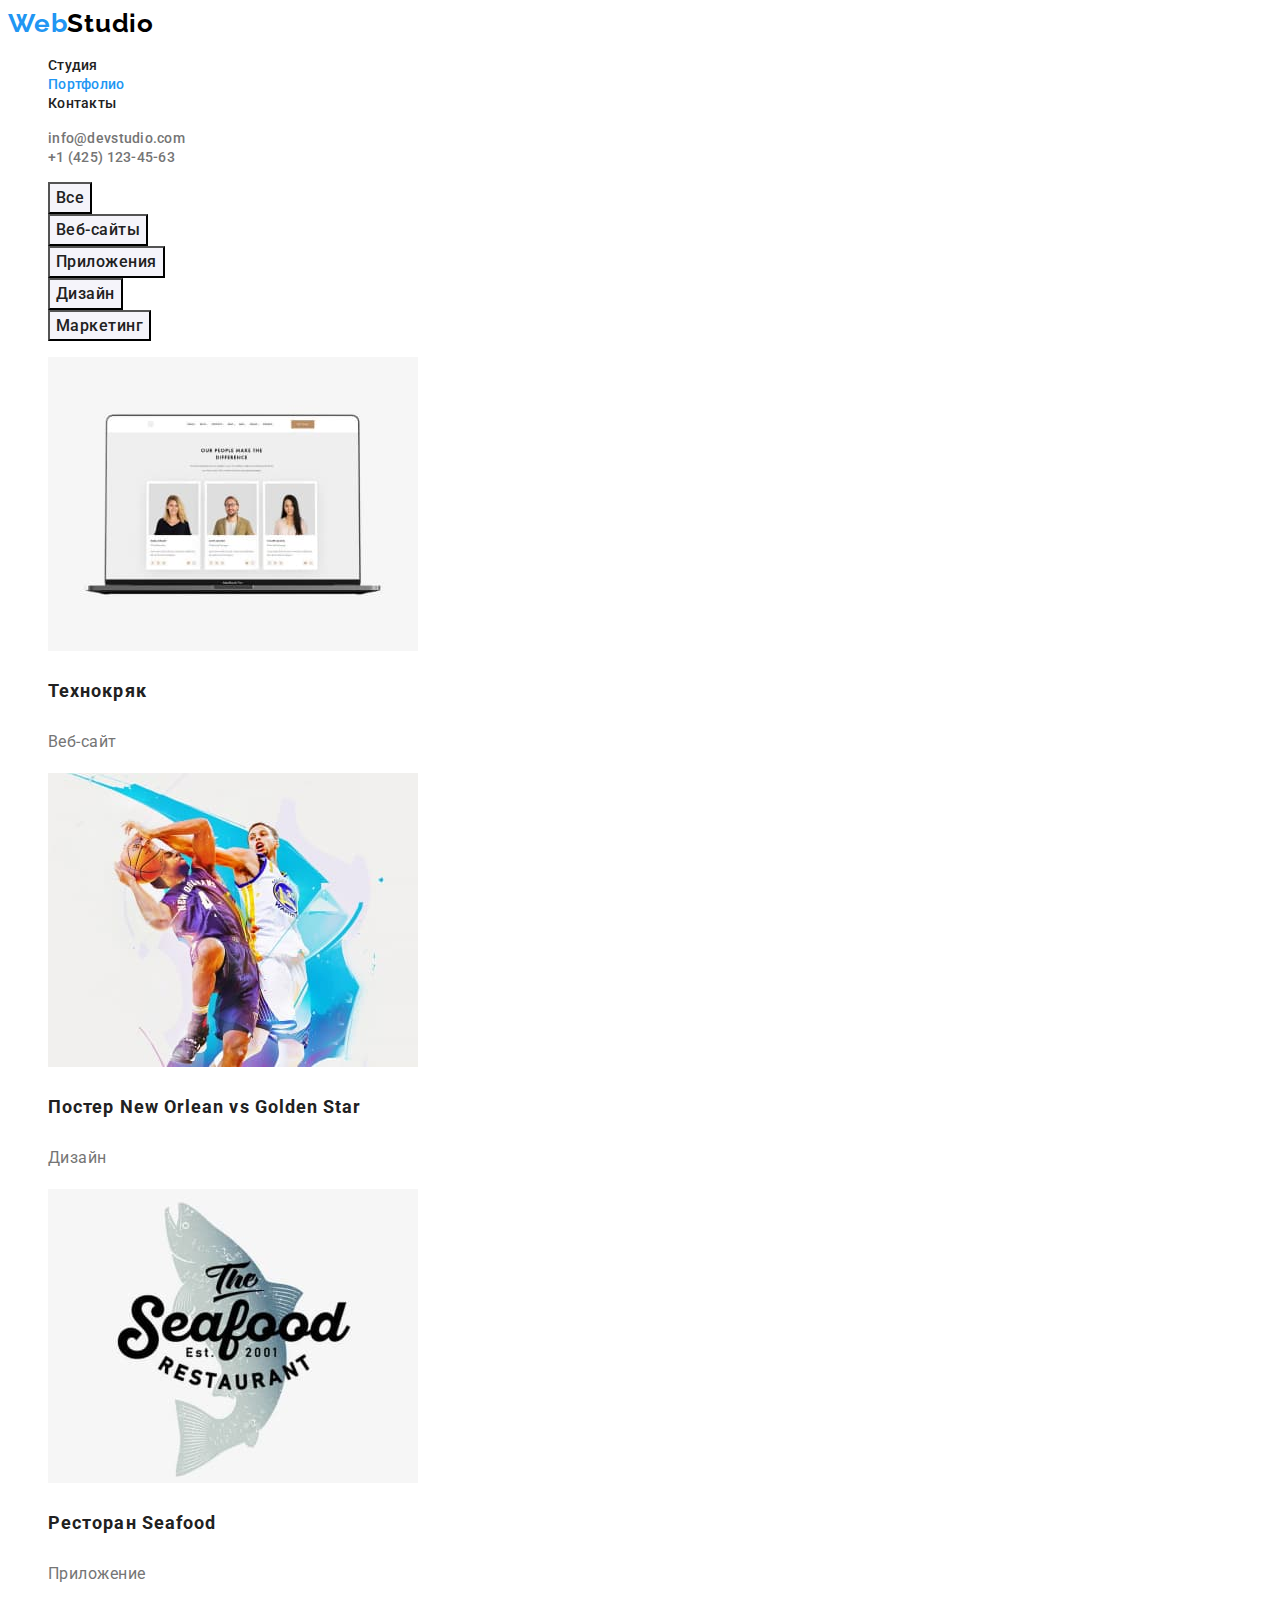
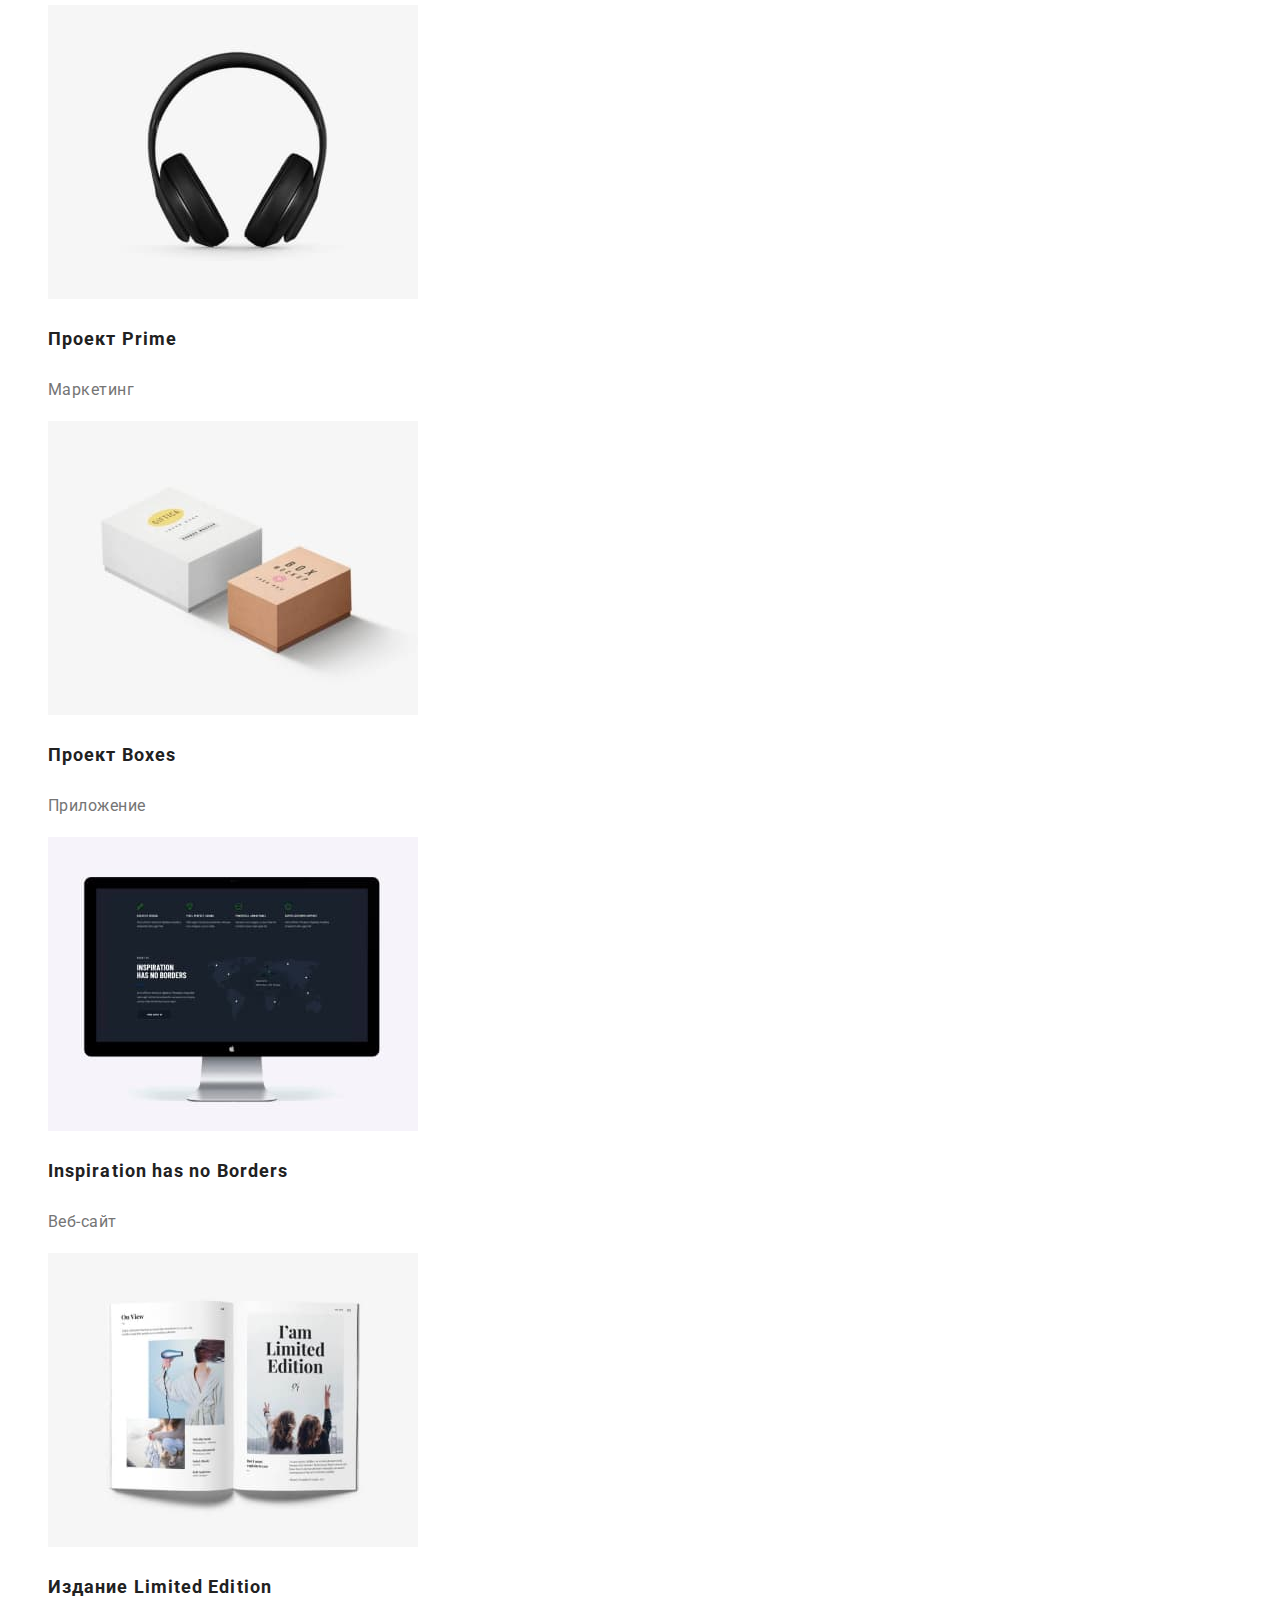
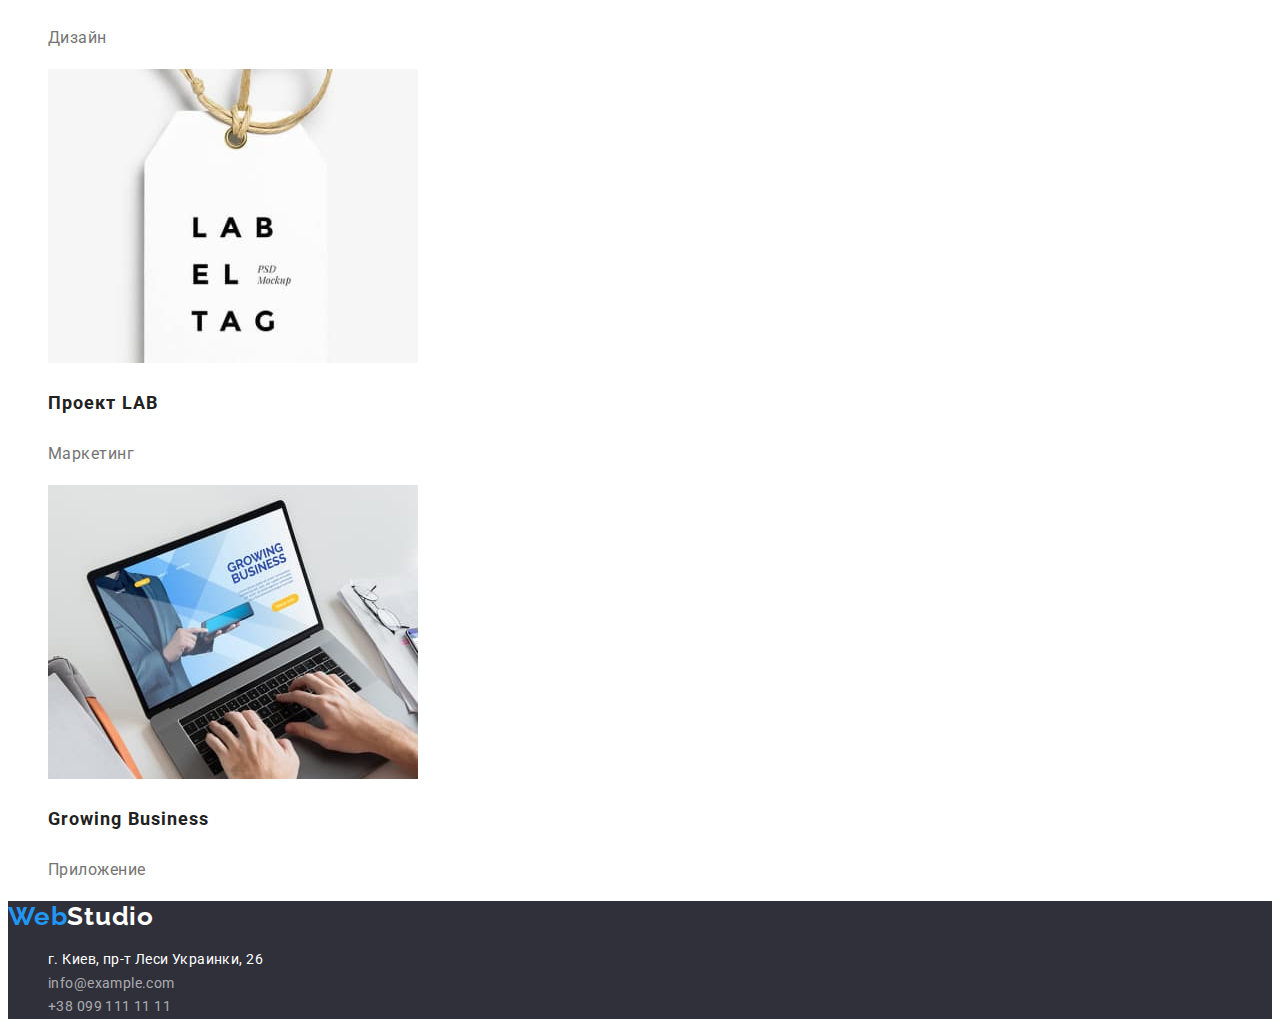
==== portfolio.html @ dde7ea79 "дз-3" ====
<!DOCTYPE html>
<html lang="ru">
  <head>
    <meta charset="UTF-8" />
    <meta http-equiv="X-UA-Compatible" content="IE=edge" />
    <meta name="viewport" content="width=device-width, initial-scale=1.0" />
    <title>Document</title>
    <link
      href="https://fonts.googleapis.com/css2?family=Raleway:wght@700&family=Roboto:wght@400;500;700;900&family=Tangerine:wght@700&display=swap"
      rel="stylesheet"
    />
    <link rel="stylesheet" href="./css/styles.css" />
  </head>
  <body>
    <!-- Шапка сайта -->

    <header>
      <nav>
        <a href="" class="logo"> <span class="accent">Web</span>Studio</a>
        <ul class="site-nav list">
          <li><a href="./index.html" class="link">Студия</a></li>
          <li><a href="" class="link current">Портфолио</a></li>
          <li><a href="" class="link">Контакты</a></li>
        </ul>
      </nav>
      <ul class="contact-nav list">
        <li><a href="mailto:info@devstudio.com" class="link">info@devstudio.com</a></li>
        <li><a href="tel:+380961111111" class="link">+1 (425) 123-45-63</a></li>
      </ul>
    </header>

    <!-- Основное содержимое сайта -->
    <main>
      <section>
        <!--Фильтр-->
        <ul class="filter list">
          <li><button type="button" class="btn">Все</button></li>
          <li><button type="button" class="btn">Веб-сайты</button></li>
          <li><button type="button" class="btn">Приложения</button></li>
          <li><button type="button" class="btn">Дизайн</button></li>
          <li><button type="button" class="btn">Маркетинг</button></li>
        </ul>
        <!--Список-->
        <ul class="site-list list">
          <li>
            <a href="" class="img-link"
              ><img src="./images/image.jpg" alt="Один мужчина и две женщины" width="370" />
              <h3 class="title">Технокряк</h3>
              <p class="subject">Веб-сайт</p></a
            >
          </li>
          <li>
            <a href="" class="img-link"
              ><img src="./images/image1.jpg" alt="Два баскетболиста" width="370" />
              <h3 class="title">Постер New Orlean vs Golden Star</h3>
              <p class="subject">Дизайн</p></a
            >
          </li>
          <li>
            <a href="" class="img-link"
              ><img src="./images/image2.jpg" alt="Рыба" width="370" />
              <h3 class="title">Ресторан Seafood</h3>
              <p class="subject">Приложение</p></a
            >
          </li>
          <li>
            <a href="" class="img-link"
              ><img src="./images/image3.jpg" alt="Наушники" width="370" />
              <h3 class="title">Проект Prime</h3>
              <p class="subject">Маркетинг</p></a
            >
          </li>
          <li>
            <a href="" class="img-link"
              ><img src="./images/image4.jpg" alt="Две коробки" width="370" />
              <h3 class="title">Проект Boxes</h3>
              <p class="subject">Приложение</p></a
            >
          </li>
          <li>
            <a href="" class="img-link"
              ><img src="./images/image5.jpg" alt="Дисплей" width="370" />
              <h3 class="title">Inspiration has no Borders</h3>
              <p class="subject">Веб-сайт</p></a
            >
          </li>
          <li>
            <a href="" class="img-link"
              ><img src="./images/image6.jpg" alt="Журнал" width="370" />
              <h3 class="title">Издание Limited Edition</h3>
              <p class="subject">Дизайн</p></a
            >
          </li>
          <li>
            <a href="" class="img-link"
              ><img src="./images/image7.jpg" alt="Лейбл" width="370" />
              <h3 class="title">Проект LAB</h3>
              <p class="subject">Маркетинг</p></a
            >
          </li>
          <li>
            <a href="" class="img-link"
              ><img src="./images/image8.jpg" alt="Ноутбук" width="370" />
              <h3 class="title">Growing Business</h3>
              <p class="subject">Приложение</p></a
            >
          </li>
        </ul>
      </section>
    </main>

    <!-- Футерр -->

    <footer class="footer">
      <a href="" class="logo-footer"> <span class="accent">Web</span>Studio</a>
      <address>
        <ul class="adress-nav list">
          <li><a href="" class="link-adress">г. Киев, пр-т Леси Украинки, 26</a></li>
          <li><a href="mailto:info@example.com" class="link">info@example.com</a></li>
          <li><a href="tel:+380991111111" class="link">+38 099 111 11 11</a></li>
        </ul>
      </address>
    </footer>
  </body>
</html>
---- css/styles.css ----
/*Цвет основного текста #757575*/
/*Вторичный цвет текста #212121 */
/*Акцент #2196F3*/
/*Цвет контактов футера #rgba(255, 255, 255, 0.6)*/
/*Белый цвет #FFFFFF*/
/*Основной цвет фона #FFFFFF*/
/*Вторичный цвет фона #F5F4FA*/
/*Темный цвет фона #2F303A*/
/*Цвет лого #000000*/

:root {
  --primary-text-color: #757575;
  --title-text-color: #212121;
  --accent-color: #2196f3;
  --footer-contacts-color: rgba(255, 255, 255, 0.6);
  --white-color: #ffffff;
  --second-background-color: #f5f4fa;
  --third-background-color: #2f303a;
  --logo-color: #000000;
}

body {
  font-family: Roboto, Aileron, Comfortaa, sans-serif;
  color: var(--primary-text-color);
  background-color: var(--white-color);
}

/*Стили для index.html*/

.list {
  list-style: none;
}

/*Логотип*/
.logo {
  font-family: Raleway, Roboto, Aileron, sans-serif;
  font-weight: 700;
  font-size: 26px;
  line-height: 1.19;
  letter-spacing: 0.03em;
  text-decoration: none;
  color: var(--logo-color);
}
.accent {
  color: var(--accent-color);
}

/*Навигация сайта*/
.site-nav .link {
  font-weight: 500;
  font-size: 14px;
  line-height: 1.14;
  letter-spacing: 0.02em;
  text-decoration: none;
  color: var(--title-text-color);
}

.site-nav .link:hover,
.site-nav .link:focus {
  color: var(--accent-color);
}

.site-nav .link.current {
  color: var(--accent-color);
}

/*Контакты*/
.contact-nav .link {
  font-weight: 500;
  font-size: 14px;
  line-height: 1.2;
  letter-spacing: 0.02em;
  text-decoration: none;
  color: var(--primary-text-color);
}
.contact-nav .link:hover,
.contact-nav .link:focus {
  color: var(--accent-color);
}

/*Герой*/
.hero {
  background-color: var(--third-background-color);
}
.hero-title {
  font-weight: 900;
  font-size: 44px;
  line-height: 1.36;
  text-align: center;
  letter-spacing: 0.06em;
  color: var(--white-color);
}

/*Кнопка*/
.button {
  font-family: inherit;
  font-weight: 700;
  font-size: 16px;
  line-height: 1.87;
  letter-spacing: 0.06em;
  cursor: pointer;
  color: var(--white-color);
  background-color: var(--accent-color);
}

/*Секции*/
.section-title {
  font-weight: 700;
  font-size: 36px;
  line-height: 1.16;
  text-align: center;
  letter-spacing: 0.03em;
  color: var(--title-text-color);
}

/*Преимущества*/
.feature-list .title {
  font-weight: 700;
  font-size: 14px;
  line-height: 1.14;
  letter-spacing: 0.03em;
  color: var(--title-text-color);
}
.feature-list .text {
  font-size: 14px;
  line-height: 1.71;
  letter-spacing: 0.03em;
}

/*Наша команда*/
.section.background {
  background-color: var(--second-background-color);
}
.team-list .title {
  font-weight: 500;
  font-size: 16px;
  line-height: 1.18;
  letter-spacing: 0.03em;
  color: var(--title-text-color);
}
.team-list .specialty {
  font-size: 16px;
  line-height: 1.18;
  letter-spacing: 0.03em;
}

/*Футер*/

/*Лого*/
.footer {
  background-color: var(--third-background-color);
}
.logo-footer {
  font-family: Raleway, Roboto, Aileron, sans-serif;
  font-weight: 700;
  font-size: 26px;
  line-height: 1.19;
  letter-spacing: 0.03em;
  text-decoration: none;
  color: var(--white-color);
}

/*Адрес*/
.link-adress {
  font-style: normal;
  font-size: 14px;
  line-height: 1.71;
  letter-spacing: 0.03em;
  text-decoration: none;
  color: var(--white-color);
}
.adress-nav .link {
  font-style: normal;
  font-size: 14px;
  line-height: 1.71;
  letter-spacing: 0.03em;
  text-decoration: none;
  color: var(--footer-contacts-color);
}
.adress-nav .link-adress:hover,
.adress-nav .link-adress:focus {
  color: var(--accent-color);
}
.adress-nav .link:hover,
.adress-nav .link:focus {
  color: var(--accent-color);
}

/*Стили для portfolio.html*/

/*Фильтр*/
.filter .btn {
  font-family: inherit;
  font-weight: 500;
  font-size: 16px;
  line-height: 1.62;
  letter-spacing: 0.03em;
  cursor: pointer;
  color: var(--title-text-color);
  background-color: var(--second-background-color);
}
.filter .btn:hover,
.filter .btn:focus {
  color: var(--white-color);
  background-color: var(--accent-color);
}

.site-list .img-link {
  text-decoration: none;
}

.site-list .title {
  font-weight: 700;
  font-size: 18px;
  line-height: 2;
  letter-spacing: 0.06em;
  color: var(--title-text-color);
}

.site-list .subject {
  font-size: 16px;
  line-height: 1.87;
  letter-spacing: 0.03em;
  color: var(--primary-text-color);
}
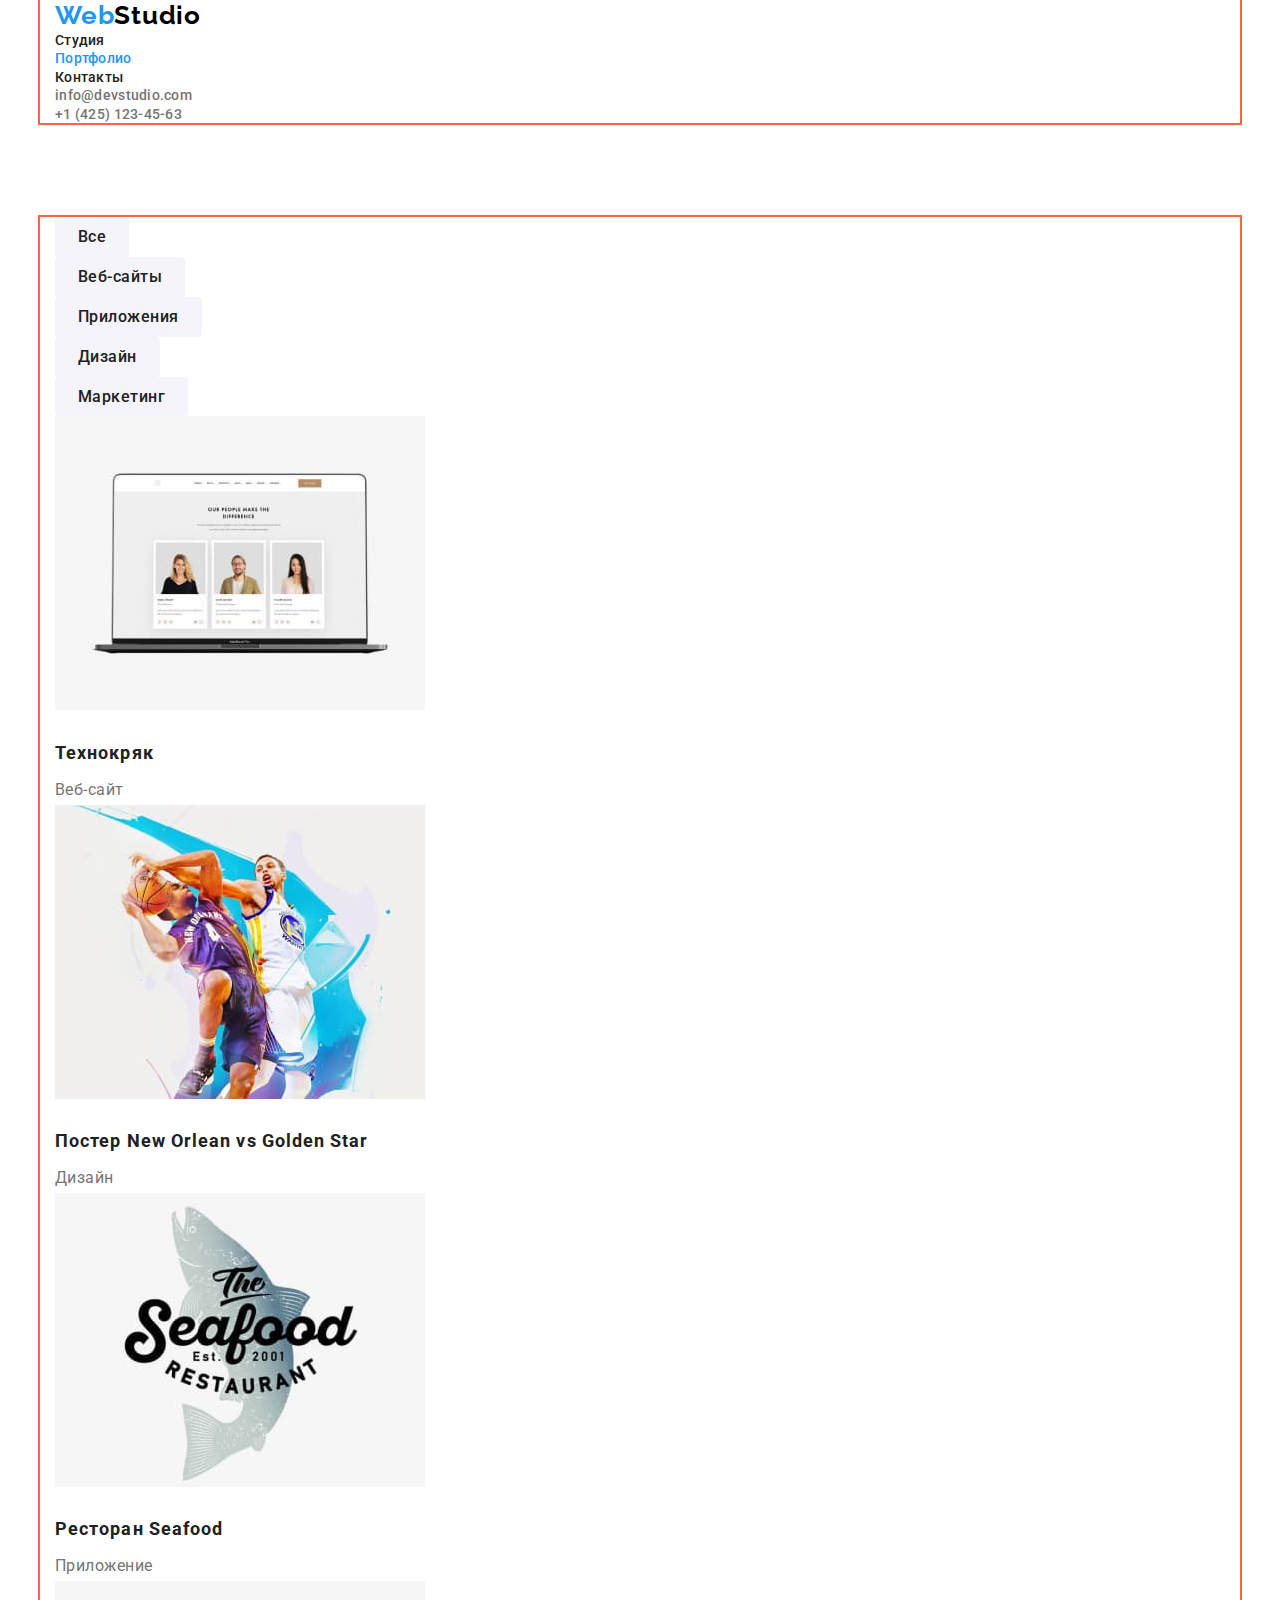
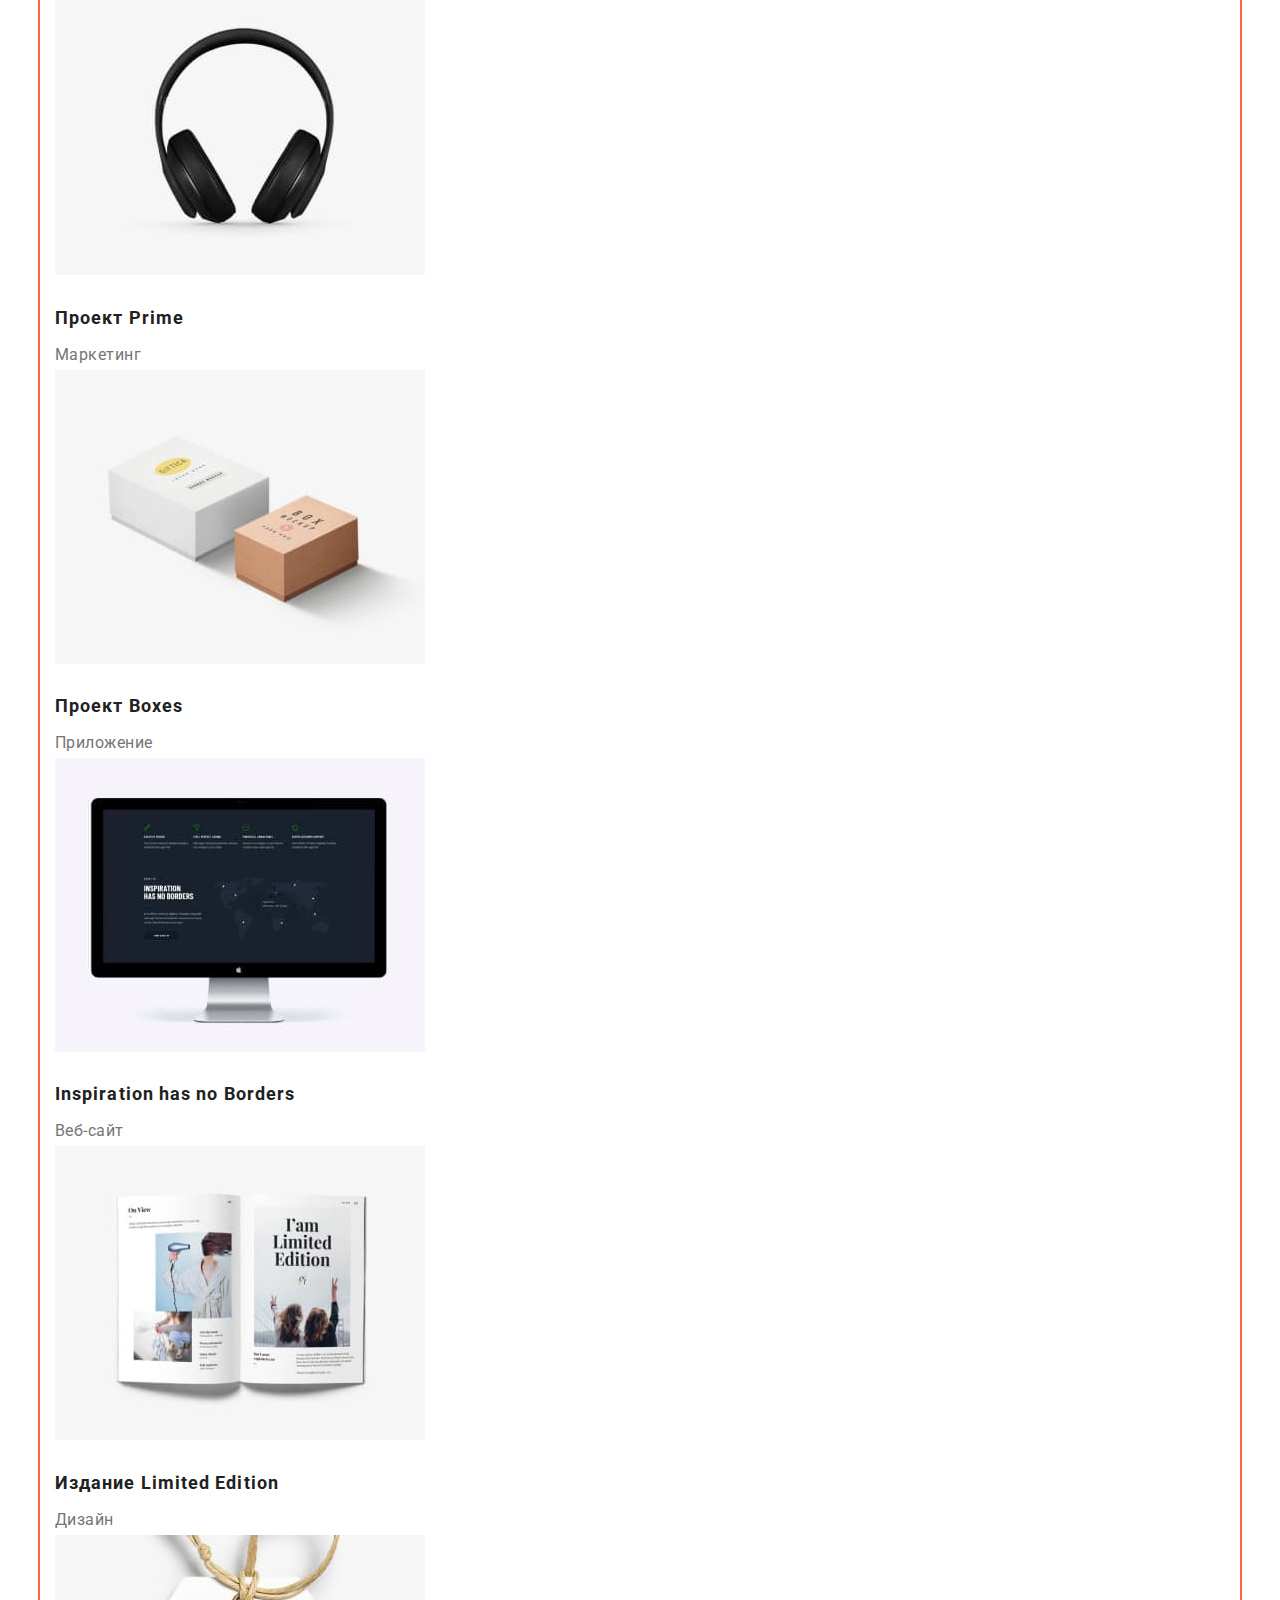
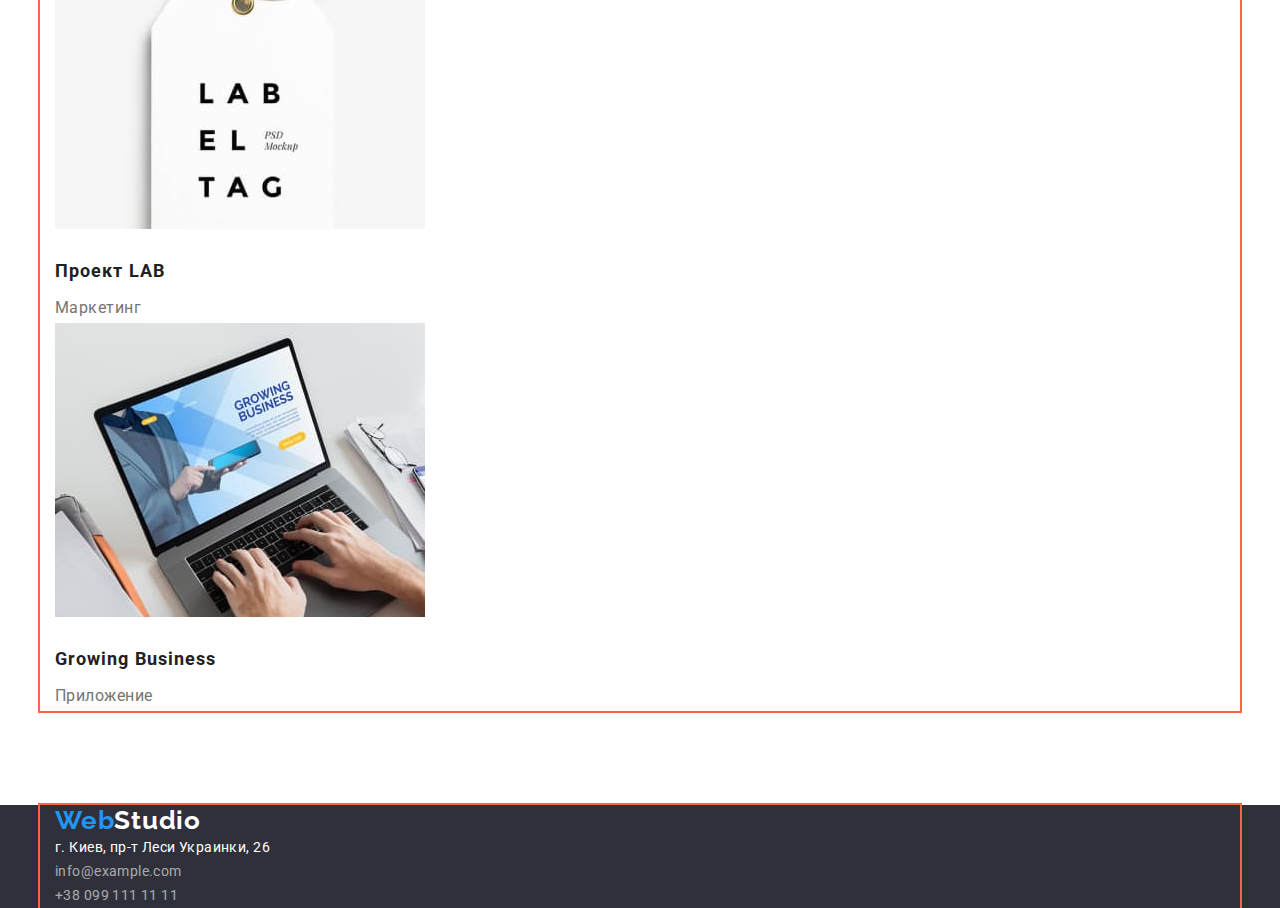
==== commit 4b5b0df0: "Блочна модель" ====
--- a/portfolio.html
+++ b/portfolio.html
@@ -9,117 +9,137 @@
       href="https://fonts.googleapis.com/css2?family=Raleway:wght@700&family=Roboto:wght@400;500;700;900&family=Tangerine:wght@700&display=swap"
       rel="stylesheet"
     />
+    <link
+      rel="stylesheet"
+      href="https://cdnjs.cloudflare.com/ajax/libs/modern-normalize/1.1.0/modern-normalize.min.css"
+    />
     <link rel="stylesheet" href="./css/styles.css" />
   </head>
   <body>
     <!-- Шапка сайта -->
 
     <header>
-      <nav>
-        <a href="" class="logo"> <span class="accent">Web</span>Studio</a>
-        <ul class="site-nav list">
-          <li><a href="./index.html" class="link">Студия</a></li>
-          <li><a href="" class="link current">Портфолио</a></li>
-          <li><a href="" class="link">Контакты</a></li>
+      <div class="container">
+        <nav>
+          <a href="" class="logo"> <span class="accent">Web</span>Studio</a>
+          <ul class="site-nav list">
+            <li><a href="./index.html" class="link-header">Студия</a></li>
+            <li><a href="" class="link-header current">Портфолио</a></li>
+            <li><a href="" class="link-header">Контакты</a></li>
+          </ul>
+        </nav>
+        <ul class="contact-nav list">
+          <li><a href="mailto:info@devstudio.com" class="link-header">info@devstudio.com</a></li>
+          <li><a href="tel:+380961111111" class="link-header">+1 (425) 123-45-63</a></li>
         </ul>
-      </nav>
-      <ul class="contact-nav list">
-        <li><a href="mailto:info@devstudio.com" class="link">info@devstudio.com</a></li>
-        <li><a href="tel:+380961111111" class="link">+1 (425) 123-45-63</a></li>
-      </ul>
+      </div>
     </header>
 
     <!-- Основное содержимое сайта -->
     <main>
-      <section>
-        <!--Фильтр-->
-        <ul class="filter list">
-          <li><button type="button" class="btn">Все</button></li>
-          <li><button type="button" class="btn">Веб-сайты</button></li>
-          <li><button type="button" class="btn">Приложения</button></li>
-          <li><button type="button" class="btn">Дизайн</button></li>
-          <li><button type="button" class="btn">Маркетинг</button></li>
-        </ul>
-        <!--Список-->
-        <ul class="site-list list">
-          <li>
-            <a href="" class="img-link"
-              ><img src="./images/image.jpg" alt="Один мужчина и две женщины" width="370" />
-              <h3 class="title">Технокряк</h3>
-              <p class="subject">Веб-сайт</p></a
-            >
-          </li>
-          <li>
-            <a href="" class="img-link"
-              ><img src="./images/image1.jpg" alt="Два баскетболиста" width="370" />
-              <h3 class="title">Постер New Orlean vs Golden Star</h3>
-              <p class="subject">Дизайн</p></a
-            >
-          </li>
-          <li>
-            <a href="" class="img-link"
-              ><img src="./images/image2.jpg" alt="Рыба" width="370" />
-              <h3 class="title">Ресторан Seafood</h3>
-              <p class="subject">Приложение</p></a
-            >
-          </li>
-          <li>
-            <a href="" class="img-link"
-              ><img src="./images/image3.jpg" alt="Наушники" width="370" />
-              <h3 class="title">Проект Prime</h3>
-              <p class="subject">Маркетинг</p></a
-            >
-          </li>
-          <li>
-            <a href="" class="img-link"
-              ><img src="./images/image4.jpg" alt="Две коробки" width="370" />
-              <h3 class="title">Проект Boxes</h3>
-              <p class="subject">Приложение</p></a
-            >
-          </li>
-          <li>
-            <a href="" class="img-link"
-              ><img src="./images/image5.jpg" alt="Дисплей" width="370" />
-              <h3 class="title">Inspiration has no Borders</h3>
-              <p class="subject">Веб-сайт</p></a
-            >
-          </li>
-          <li>
-            <a href="" class="img-link"
-              ><img src="./images/image6.jpg" alt="Журнал" width="370" />
-              <h3 class="title">Издание Limited Edition</h3>
-              <p class="subject">Дизайн</p></a
-            >
-          </li>
-          <li>
-            <a href="" class="img-link"
-              ><img src="./images/image7.jpg" alt="Лейбл" width="370" />
-              <h3 class="title">Проект LAB</h3>
-              <p class="subject">Маркетинг</p></a
-            >
-          </li>
-          <li>
-            <a href="" class="img-link"
-              ><img src="./images/image8.jpg" alt="Ноутбук" width="370" />
-              <h3 class="title">Growing Business</h3>
-              <p class="subject">Приложение</p></a
-            >
-          </li>
-        </ul>
+      <section class="section">
+        <div class="container">
+          <!--Фильтр-->
+          <ul class="filter list">
+            <li><button type="button" class="btn">Все</button></li>
+            <li><button type="button" class="btn">Веб-сайты</button></li>
+            <li><button type="button" class="btn">Приложения</button></li>
+            <li><button type="button" class="btn">Дизайн</button></li>
+            <li><button type="button" class="btn">Маркетинг</button></li>
+          </ul>
+          <!--Список-->
+          <ul class="site-list list">
+            <li>
+              <a href="" class="img-link"
+                ><img
+                  src="./images/image.jpg"
+                  alt="Один мужчина и две женщины"
+                  width="370"
+                  class="img-li"
+                />
+                <h3 class="title">Технокряк</h3>
+                <p class="subject">Веб-сайт</p></a
+              >
+            </li>
+            <li>
+              <a href="" class="img-link"
+                ><img
+                  src="./images/image1.jpg"
+                  alt="Два баскетболиста"
+                  width="370"
+                  class="img-li"
+                />
+                <h3 class="title">Постер New Orlean vs Golden Star</h3>
+                <p class="subject">Дизайн</p></a
+              >
+            </li>
+            <li>
+              <a href="" class="img-link"
+                ><img src="./images/image2.jpg" alt="Рыба" width="370" class="img-li" />
+                <h3 class="title">Ресторан Seafood</h3>
+                <p class="subject">Приложение</p></a
+              >
+            </li>
+            <li>
+              <a href="" class="img-link"
+                ><img src="./images/image3.jpg" alt="Наушники" width="370" class="img-li" />
+                <h3 class="title">Проект Prime</h3>
+                <p class="subject">Маркетинг</p></a
+              >
+            </li>
+            <li>
+              <a href="" class="img-link"
+                ><img src="./images/image4.jpg" alt="Две коробки" width="370" class="img-li" />
+                <h3 class="title">Проект Boxes</h3>
+                <p class="subject">Приложение</p></a
+              >
+            </li>
+            <li>
+              <a href="" class="img-link"
+                ><img src="./images/image5.jpg" alt="Дисплей" width="370" class="img-li" />
+                <h3 class="title">Inspiration has no Borders</h3>
+                <p class="subject">Веб-сайт</p></a
+              >
+            </li>
+            <li>
+              <a href="" class="img-link"
+                ><img src="./images/image6.jpg" alt="Журнал" width="370" class="img-li" />
+                <h3 class="title">Издание Limited Edition</h3>
+                <p class="subject">Дизайн</p></a
+              >
+            </li>
+            <li>
+              <a href="" class="img-link"
+                ><img src="./images/image7.jpg" alt="Лейбл" width="370" class="img-li" />
+                <h3 class="title">Проект LAB</h3>
+                <p class="subject">Маркетинг</p></a
+              >
+            </li>
+            <li>
+              <a href="" class="img-link"
+                ><img src="./images/image8.jpg" alt="Ноутбук" width="370" class="img-li" />
+                <h3 class="title">Growing Business</h3>
+                <p class="subject">Приложение</p></a
+              >
+            </li>
+          </ul>
+        </div>
       </section>
     </main>
 
     <!-- Футерр -->
 
     <footer class="footer">
-      <a href="" class="logo-footer"> <span class="accent">Web</span>Studio</a>
-      <address>
-        <ul class="adress-nav list">
-          <li><a href="" class="link-adress">г. Киев, пр-т Леси Украинки, 26</a></li>
-          <li><a href="mailto:info@example.com" class="link">info@example.com</a></li>
-          <li><a href="tel:+380991111111" class="link">+38 099 111 11 11</a></li>
-        </ul>
-      </address>
+      <div class="container">
+        <a href="" class="logo-footer"> <span class="accent">Web</span>Studio</a>
+        <address>
+          <ul class="adress-nav list">
+            <li><a href="" class="link-adress">г. Киев, пр-т Леси Украинки, 26</a></li>
+            <li><a href="mailto:info@example.com" class="link-footer">info@example.com</a></li>
+            <li><a href="tel:+380991111111" class="link-footer">+38 099 111 11 11</a></li>
+          </ul>
+        </address>
+      </div>
     </footer>
   </body>
 </html>
--- a/css/styles.css
+++ b/css/styles.css
@@ -25,10 +25,21 @@
   background-color: var(--white-color);
 }
 
+.list {
+  padding: 0;
+  margin: 0;
+  list-style: none;
+}
+
 /*Стили для index.html*/
 
-.list {
-  list-style: none;
+.container {
+  margin-left: auto;
+  margin-right: auto;
+  width: 1200px;
+  padding-left: 15px;
+  padding-right: 15px;
+  outline: 2px solid tomato;
 }
 
 /*Логотип*/
@@ -46,7 +57,7 @@
 }
 
 /*Навигация сайта*/
-.site-nav .link {
+.site-nav .link-header {
   font-weight: 500;
   font-size: 14px;
   line-height: 1.14;
@@ -55,17 +66,17 @@
   color: var(--title-text-color);
 }
 
-.site-nav .link:hover,
-.site-nav .link:focus {
-  color: var(--accent-color);
-}
-
-.site-nav .link.current {
+.site-nav .link-header:hover,
+.site-nav .link-header:focus {
+  color: var(--accent-color);
+}
+
+.site-nav .link-header.current {
   color: var(--accent-color);
 }
 
 /*Контакты*/
-.contact-nav .link {
+.contact-nav .link-header {
   font-weight: 500;
   font-size: 14px;
   line-height: 1.2;
@@ -73,16 +84,19 @@
   text-decoration: none;
   color: var(--primary-text-color);
 }
-.contact-nav .link:hover,
-.contact-nav .link:focus {
+.contact-nav .link-header:hover,
+.contact-nav .link-header:focus {
   color: var(--accent-color);
 }
 
 /*Герой*/
 .hero {
+  text-align: center;
   background-color: var(--third-background-color);
 }
 .hero-title {
+  margin-top: 0;
+  margin-bottom: 30px;
   font-weight: 900;
   font-size: 44px;
   line-height: 1.36;
@@ -93,6 +107,11 @@
 
 /*Кнопка*/
 .button {
+  display: inline-block;
+  border: 1px solid transparent;
+  border-radius: 4px;
+  padding: 10px 32px;
+  min-width: 200px;
   font-family: inherit;
   font-weight: 700;
   font-size: 16px;
@@ -101,10 +120,20 @@
   cursor: pointer;
   color: var(--white-color);
   background-color: var(--accent-color);
+  box-shadow: 0px 4px 4px rgba(0, 0, 0, 0.15);
+  text-align: center;
 }
 
 /*Секции*/
+
+.section {
+  padding-top: 94px;
+  padding-bottom: 94px;
+}
+
 .section-title {
+  margin-top: 0;
+  margin-bottom: 50px;
   font-weight: 700;
   font-size: 36px;
   line-height: 1.16;
@@ -115,6 +144,8 @@
 
 /*Преимущества*/
 .feature-list .title {
+  margin-top: 0;
+  margin-bottom: 10px;
   font-weight: 700;
   font-size: 14px;
   line-height: 1.14;
@@ -122,6 +153,8 @@
   color: var(--title-text-color);
 }
 .feature-list .text {
+  margin-top: 0;
+  margin-bottom: 0;
   font-size: 14px;
   line-height: 1.71;
   letter-spacing: 0.03em;
@@ -131,7 +164,12 @@
 .section.background {
   background-color: var(--second-background-color);
 }
+.img-team {
+  margin-bottom: 30px;
+}
 .team-list .title {
+  margin-top: 0;
+  margin-bottom: 10px;
   font-weight: 500;
   font-size: 16px;
   line-height: 1.18;
@@ -139,6 +177,8 @@
   color: var(--title-text-color);
 }
 .team-list .specialty {
+  margin-top: 0;
+  margin-bottom: 0;
   font-size: 16px;
   line-height: 1.18;
   letter-spacing: 0.03em;
@@ -169,7 +209,7 @@
   text-decoration: none;
   color: var(--white-color);
 }
-.adress-nav .link {
+.adress-nav .link-footer {
   font-style: normal;
   font-size: 14px;
   line-height: 1.71;
@@ -181,15 +221,21 @@
 .adress-nav .link-adress:focus {
   color: var(--accent-color);
 }
-.adress-nav .link:hover,
-.adress-nav .link:focus {
+.adress-nav .link-footer:hover,
+.adress-nav .link-footer:focus {
   color: var(--accent-color);
 }
 
 /*Стили для portfolio.html*/
 
-/*Фильтр*/
+/*Фильтр-кнопки*/
+
 .filter .btn {
+  display: inline-block;
+  border: 1px solid transparent;
+  padding: 6px 22px;
+  min-width: 73px;
+  border-radius: 4px;
   font-family: inherit;
   font-weight: 500;
   font-size: 16px;
@@ -198,18 +244,29 @@
   cursor: pointer;
   color: var(--title-text-color);
   background-color: var(--second-background-color);
+  text-align: center;
 }
 .filter .btn:hover,
 .filter .btn:focus {
   color: var(--white-color);
   background-color: var(--accent-color);
-}
+  box-shadow: 0px 3px 1px rgba(0, 0, 0, 0.1), 0px 1px 2px rgba(0, 0, 0, 0.08),
+    0px 2px 2px rgba(0, 0, 0, 0.12);
+}
+
+/*Список*/
 
 .site-list .img-link {
   text-decoration: none;
 }
 
+.img-li {
+  margin-bottom: 20px;
+}
+
 .site-list .title {
+  margin-top: 0;
+  margin-bottom: 4px;
   font-weight: 700;
   font-size: 18px;
   line-height: 2;
@@ -218,6 +275,8 @@
 }
 
 .site-list .subject {
+  margin-top: 0;
+  margin-bottom: 0;
   font-size: 16px;
   line-height: 1.87;
   letter-spacing: 0.03em;
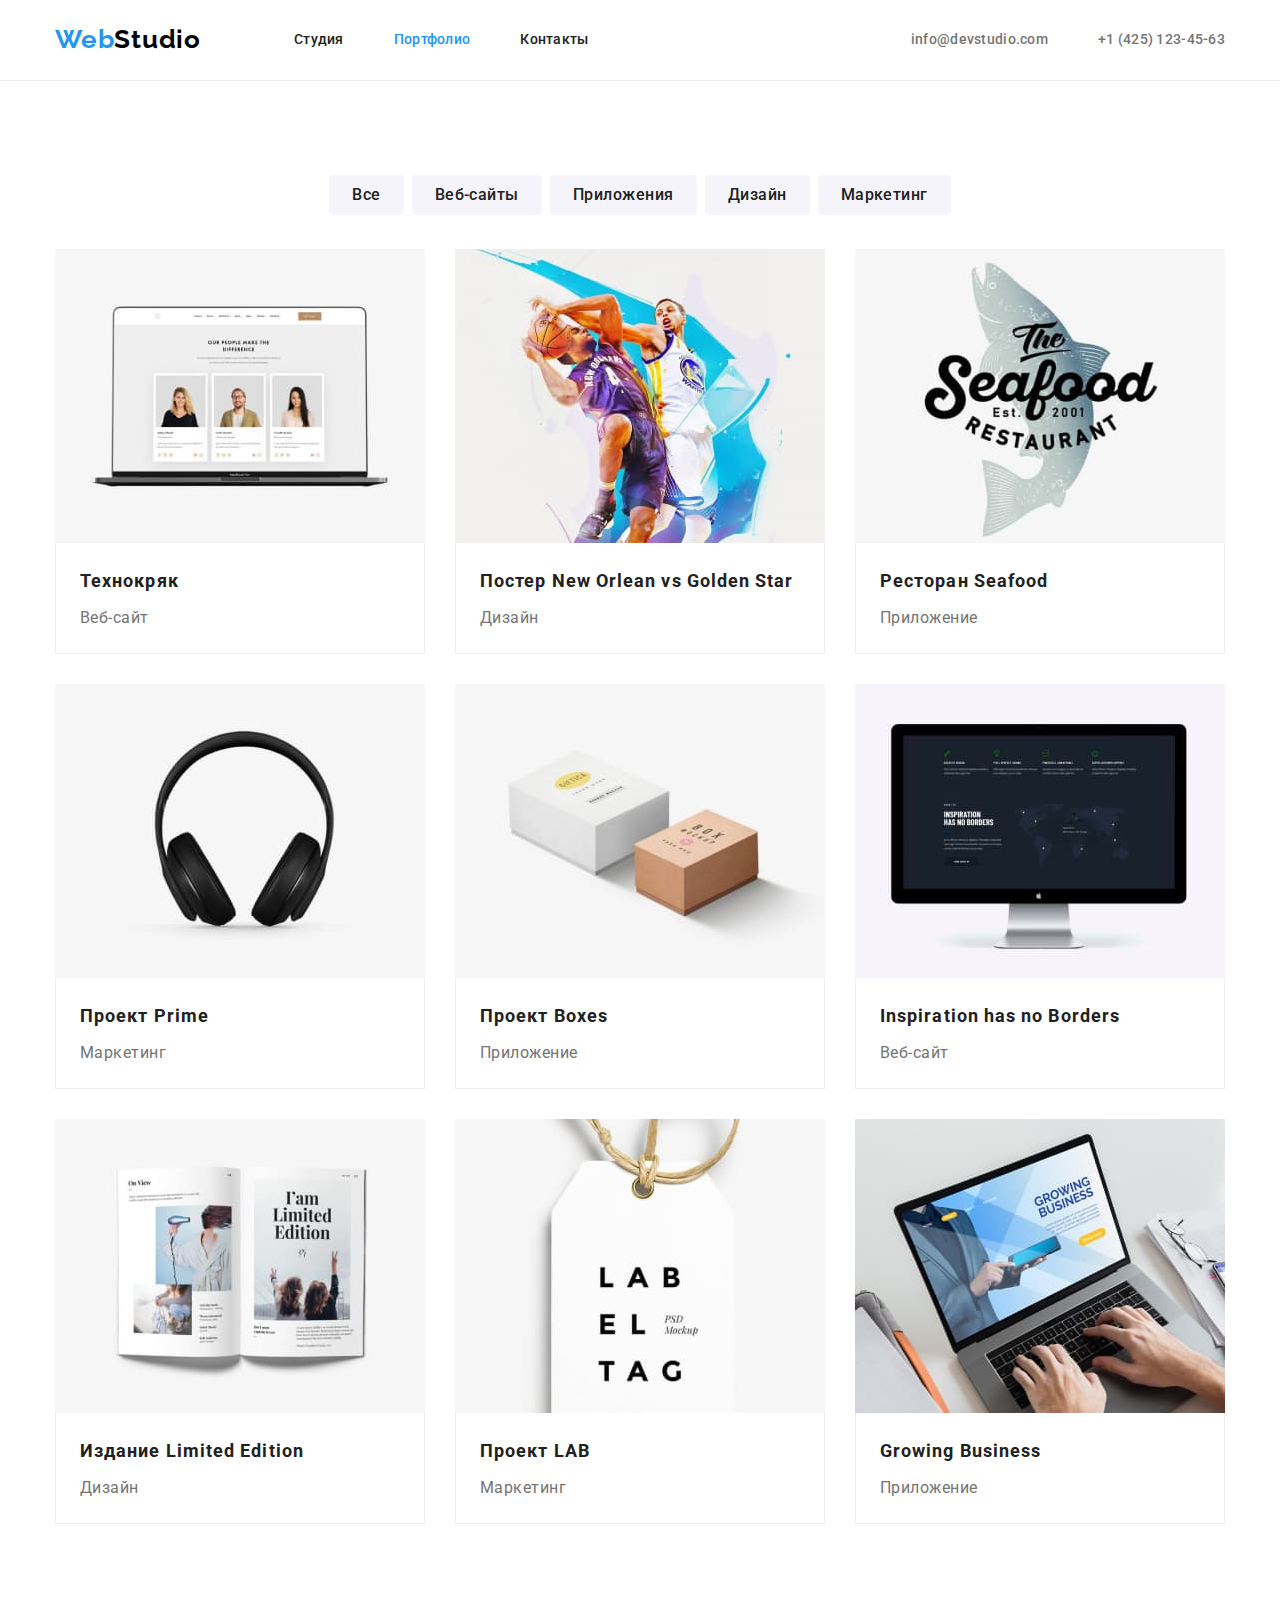
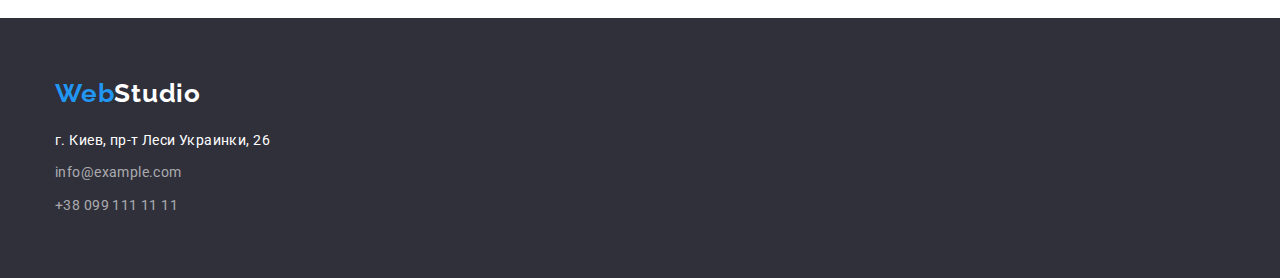
==== commit cdd0b401: "Домашнє завдання-3" ====
--- a/portfolio.html
+++ b/portfolio.html
@@ -18,19 +18,23 @@
   <body>
     <!-- Шапка сайта -->
 
-    <header>
-      <div class="container">
-        <nav>
-          <a href="" class="logo"> <span class="accent">Web</span>Studio</a>
+    <header class="header">
+      <div class="container main-nav">
+        <a href="" class="logo"> <span class="accent">Web</span>Studio</a>
+        <nav class="navigate">
           <ul class="site-nav list">
-            <li><a href="./index.html" class="link-header">Студия</a></li>
-            <li><a href="" class="link-header current">Портфолио</a></li>
-            <li><a href="" class="link-header">Контакты</a></li>
+            <li class="item"><a href="./index.html" class="link-header">Студия</a></li>
+            <li class="item"><a href="" class="link-header current">Портфолио</a></li>
+            <li class="item"><a href="" class="link-header">Контакты</a></li>
           </ul>
         </nav>
         <ul class="contact-nav list">
-          <li><a href="mailto:info@devstudio.com" class="link-header">info@devstudio.com</a></li>
-          <li><a href="tel:+380961111111" class="link-header">+1 (425) 123-45-63</a></li>
+          <li class="item">
+            <a href="mailto:info@devstudio.com" class="link-header">info@devstudio.com</a>
+          </li>
+          <li class="item">
+            <a href="tel:+380961111111" class="link-header">+1 (425) 123-45-63</a>
+          </li>
         </ul>
       </div>
     </header>
@@ -41,15 +45,15 @@
         <div class="container">
           <!--Фильтр-->
           <ul class="filter list">
-            <li><button type="button" class="btn">Все</button></li>
-            <li><button type="button" class="btn">Веб-сайты</button></li>
-            <li><button type="button" class="btn">Приложения</button></li>
-            <li><button type="button" class="btn">Дизайн</button></li>
-            <li><button type="button" class="btn">Маркетинг</button></li>
+            <li class="btn-li"><button type="button" class="btn">Все</button></li>
+            <li class="btn-li"><button type="button" class="btn">Веб-сайты</button></li>
+            <li class="btn-li"><button type="button" class="btn">Приложения</button></li>
+            <li class="btn-li"><button type="button" class="btn">Дизайн</button></li>
+            <li class="btn-li"><button type="button" class="btn">Маркетинг</button></li>
           </ul>
           <!--Список-->
           <ul class="site-list list">
-            <li>
+            <li class="li-list">
               <a href="" class="img-link"
                 ><img
                   src="./images/image.jpg"
@@ -57,11 +61,15 @@
                   width="370"
                   class="img-li"
                 />
-                <h3 class="title">Технокряк</h3>
-                <p class="subject">Веб-сайт</p></a
+                <div class="border">
+                  <div class="border-card">
+                    <h3 class="title">Технокряк</h3>
+                    <p class="subject">Веб-сайт</p>
+                  </div>
+                </div></a
               >
             </li>
-            <li>
+            <li class="li-list">
               <a href="" class="img-link"
                 ><img
                   src="./images/image1.jpg"
@@ -69,57 +77,89 @@
                   width="370"
                   class="img-li"
                 />
-                <h3 class="title">Постер New Orlean vs Golden Star</h3>
-                <p class="subject">Дизайн</p></a
+                <div class="border">
+                  <div class="border-card">
+                    <h3 class="title">Постер New Orlean vs Golden Star</h3>
+                    <p class="subject">Дизайн</p>
+                  </div>
+                </div></a
               >
             </li>
-            <li>
+            <li class="li-list">
               <a href="" class="img-link"
                 ><img src="./images/image2.jpg" alt="Рыба" width="370" class="img-li" />
-                <h3 class="title">Ресторан Seafood</h3>
-                <p class="subject">Приложение</p></a
+                <div class="border">
+                  <div class="border-card">
+                    <h3 class="title">Ресторан Seafood</h3>
+                    <p class="subject">Приложение</p>
+                  </div>
+                </div></a
               >
             </li>
-            <li>
+            <li class="li-list">
               <a href="" class="img-link"
                 ><img src="./images/image3.jpg" alt="Наушники" width="370" class="img-li" />
-                <h3 class="title">Проект Prime</h3>
-                <p class="subject">Маркетинг</p></a
+                <div class="border">
+                  <div class="border-card">
+                    <h3 class="title">Проект Prime</h3>
+                    <p class="subject">Маркетинг</p>
+                  </div>
+                </div></a
               >
             </li>
-            <li>
+            <li class="li-list">
               <a href="" class="img-link"
                 ><img src="./images/image4.jpg" alt="Две коробки" width="370" class="img-li" />
-                <h3 class="title">Проект Boxes</h3>
-                <p class="subject">Приложение</p></a
+                <div class="border">
+                  <div class="border-card">
+                    <h3 class="title">Проект Boxes</h3>
+                    <p class="subject">Приложение</p>
+                  </div>
+                </div></a
               >
             </li>
-            <li>
+            <li class="li-list">
               <a href="" class="img-link"
                 ><img src="./images/image5.jpg" alt="Дисплей" width="370" class="img-li" />
-                <h3 class="title">Inspiration has no Borders</h3>
-                <p class="subject">Веб-сайт</p></a
+                <div class="border">
+                  <div class="border-card">
+                    <h3 class="title">Inspiration has no Borders</h3>
+                    <p class="subject">Веб-сайт</p>
+                  </div>
+                </div></a
               >
             </li>
-            <li>
+            <li class="li-list">
               <a href="" class="img-link"
                 ><img src="./images/image6.jpg" alt="Журнал" width="370" class="img-li" />
-                <h3 class="title">Издание Limited Edition</h3>
-                <p class="subject">Дизайн</p></a
+                <div class="border">
+                  <div class="border-card">
+                    <h3 class="title">Издание Limited Edition</h3>
+                    <p class="subject">Дизайн</p>
+                  </div>
+                </div></a
               >
             </li>
-            <li>
+            <li class="li-list">
               <a href="" class="img-link"
                 ><img src="./images/image7.jpg" alt="Лейбл" width="370" class="img-li" />
-                <h3 class="title">Проект LAB</h3>
-                <p class="subject">Маркетинг</p></a
+                <div class="border">
+                  <div class="border-card">
+                    <h3 class="title">Проект LAB</h3>
+                    <p class="subject">Маркетинг</p>
+                  </div>
+                </div></a
               >
             </li>
-            <li>
+            <li class="li-list">
               <a href="" class="img-link"
                 ><img src="./images/image8.jpg" alt="Ноутбук" width="370" class="img-li" />
-                <h3 class="title">Growing Business</h3>
-                <p class="subject">Приложение</p></a
+                <div class="border">
+                  <div class="border-card">
+                    <h3 class="title">Growing Business</h3>
+                    <p class="subject">Приложение</p>
+                  </div>
+                </div></a
               >
             </li>
           </ul>
@@ -134,9 +174,15 @@
         <a href="" class="logo-footer"> <span class="accent">Web</span>Studio</a>
         <address>
           <ul class="adress-nav list">
-            <li><a href="" class="link-adress">г. Киев, пр-т Леси Украинки, 26</a></li>
-            <li><a href="mailto:info@example.com" class="link-footer">info@example.com</a></li>
-            <li><a href="tel:+380991111111" class="link-footer">+38 099 111 11 11</a></li>
+            <li class="adress-list">
+              <a href="" class="link-footer link-adress">г. Киев, пр-т Леси Украинки, 26</a>
+            </li>
+            <li class="adress-list">
+              <a href="mailto:info@example.com" class="link-footer">info@example.com</a>
+            </li>
+            <li class="adress-list">
+              <a href="tel:+380991111111" class="link-footer">+38 099 111 11 11</a>
+            </li>
           </ul>
         </address>
       </div>
--- a/css/styles.css
+++ b/css/styles.css
@@ -19,16 +19,29 @@
   --logo-color: #000000;
 }
 
+p,
+h1,
+h2,
+h3,
+h4,
+h5,
+h6 {
+  margin: 0;
+}
+
+ul {
+  margin: 0;
+  padding: 0;
+}
+
+.list {
+  list-style: none;
+}
+
 body {
   font-family: Roboto, Aileron, Comfortaa, sans-serif;
   color: var(--primary-text-color);
   background-color: var(--white-color);
-}
-
-.list {
-  padding: 0;
-  margin: 0;
-  list-style: none;
 }
 
 /*Стили для index.html*/
@@ -39,7 +52,17 @@
   width: 1200px;
   padding-left: 15px;
   padding-right: 15px;
-  outline: 2px solid tomato;
+}
+
+.main-nav {
+  display: flex;
+  padding-top: 24px;
+  padding-bottom: 25px;
+  align-items: center;
+}
+
+.header {
+  border-bottom: 1px solid #ececec;
 }
 
 /*Логотип*/
@@ -57,6 +80,24 @@
 }
 
 /*Навигация сайта*/
+
+.navigate {
+  display: flex;
+  margin-left: 93px;
+}
+
+.site-nav {
+  display: flex;
+}
+
+.site-nav .item {
+  margin-right: 50px;
+}
+
+.site-nav .item:last-child {
+  margin-right: 0;
+}
+
 .site-nav .link-header {
   font-weight: 500;
   font-size: 14px;
@@ -76,6 +117,16 @@
 }
 
 /*Контакты*/
+
+.contact-nav {
+  display: flex;
+  margin-left: auto;
+}
+
+.contact-nav .item + .item {
+  margin-left: 50px;
+}
+
 .contact-nav .link-header {
   font-weight: 500;
   font-size: 14px;
@@ -91,11 +142,12 @@
 
 /*Герой*/
 .hero {
+  padding-top: 200px;
+  padding-bottom: 200px;
   text-align: center;
   background-color: var(--third-background-color);
 }
 .hero-title {
-  margin-top: 0;
   margin-bottom: 30px;
   font-weight: 900;
   font-size: 44px;
@@ -132,7 +184,6 @@
 }
 
 .section-title {
-  margin-top: 0;
   margin-bottom: 50px;
   font-weight: 700;
   font-size: 36px;
@@ -143,8 +194,22 @@
 }
 
 /*Преимущества*/
+
+.feature-list {
+  display: flex;
+  margin-bottom: 94px;
+}
+
+.advantage {
+  margin-right: 30px;
+  width: 270px;
+}
+
+.advantage:last-child {
+  margin-right: 0;
+}
+
 .feature-list .title {
-  margin-top: 0;
   margin-bottom: 10px;
   font-weight: 700;
   font-size: 14px;
@@ -153,22 +218,48 @@
   color: var(--title-text-color);
 }
 .feature-list .text {
-  margin-top: 0;
-  margin-bottom: 0;
   font-size: 14px;
   line-height: 1.71;
   letter-spacing: 0.03em;
 }
 
+/*Чем мы занимаемся*/
+
+.picture-list {
+  display: flex;
+}
+
+.picture {
+  margin-right: 30px;
+}
+
+.picture:last-child {
+  margin-right: 0;
+}
+
 /*Наша команда*/
+
+.team-list {
+  display: flex;
+}
+
 .section.background {
   background-color: var(--second-background-color);
 }
+
+.li-team {
+  margin-right: 30px;
+  padding-bottom: 30px;
+}
+
+.li-team:last-child {
+  margin-right: 0;
+}
+
 .img-team {
   margin-bottom: 30px;
 }
 .team-list .title {
-  margin-top: 0;
   margin-bottom: 10px;
   font-weight: 500;
   font-size: 16px;
@@ -177,8 +268,6 @@
   color: var(--title-text-color);
 }
 .team-list .specialty {
-  margin-top: 0;
-  margin-bottom: 0;
   font-size: 16px;
   line-height: 1.18;
   letter-spacing: 0.03em;
@@ -189,8 +278,12 @@
 /*Лого*/
 .footer {
   background-color: var(--third-background-color);
+  padding-top: 60px;
+  padding-bottom: 60px;
 }
 .logo-footer {
+  display: inline-block;
+  margin-bottom: 20px;
   font-family: Raleway, Roboto, Aileron, sans-serif;
   font-weight: 700;
   font-size: 26px;
@@ -201,22 +294,29 @@
 }
 
 /*Адрес*/
-.link-adress {
+
+.adress-list {
+  margin-bottom: 9px;
+}
+
+.adress-list:last-child {
+  margin-bottom: 0;
+}
+
+.link-footer {
+  display: inline-block;
   font-style: normal;
   font-size: 14px;
   line-height: 1.71;
   letter-spacing: 0.03em;
   text-decoration: none;
+  color: var(--footer-contacts-color);
+}
+
+.link-adress {
   color: var(--white-color);
 }
-.adress-nav .link-footer {
-  font-style: normal;
-  font-size: 14px;
-  line-height: 1.71;
-  letter-spacing: 0.03em;
-  text-decoration: none;
-  color: var(--footer-contacts-color);
-}
+
 .adress-nav .link-adress:hover,
 .adress-nav .link-adress:focus {
   color: var(--accent-color);
@@ -229,6 +329,20 @@
 /*Стили для portfolio.html*/
 
 /*Фильтр-кнопки*/
+
+.filter {
+  display: flex;
+  justify-content: center;
+  margin-bottom: 34px;
+}
+
+.btn-li {
+  margin-right: 8px;
+}
+
+.btn-li:last-child {
+  margin-right: 0;
+}
 
 .filter .btn {
   display: inline-block;
@@ -256,16 +370,49 @@
 
 /*Список*/
 
+.site-list {
+  display: flex;
+  flex-wrap: wrap;
+}
+
+.li-list {
+  width: calc((100% - 60px) / 3);
+  margin-right: 30px;
+  margin-bottom: 30px;
+}
+
+.li-list:nth-child(3n) {
+  margin-right: 0;
+}
+
+.li-list:nth-last-child(-n + 3) {
+  margin-bottom: 0;
+}
+
+/*.li-list {
+  margin-right: 30px;
+  margin-bottom: 30px;
+  padding-bottom: 20px;
+  width: 370px;
+}
+
+.li-list:nth-child(3n) {
+  margin-right: 0;
+}
+
+.li-list:nth-last-child(-n + 3) {
+  margin-bottom: 0;
+}*/
+
 .site-list .img-link {
   text-decoration: none;
 }
 
 .img-li {
-  margin-bottom: 20px;
+  display: block;
 }
 
 .site-list .title {
-  margin-top: 0;
   margin-bottom: 4px;
   font-weight: 700;
   font-size: 18px;
@@ -275,10 +422,15 @@
 }
 
 .site-list .subject {
-  margin-top: 0;
-  margin-bottom: 0;
   font-size: 16px;
   line-height: 1.87;
   letter-spacing: 0.03em;
   color: var(--primary-text-color);
 }
+
+.border {
+  padding: 20px 24px;
+  border-left: 1px solid #eeeeee;
+  border-right: 1px solid #eeeeee;
+  border-bottom: 1px solid #eeeeee;
+}
